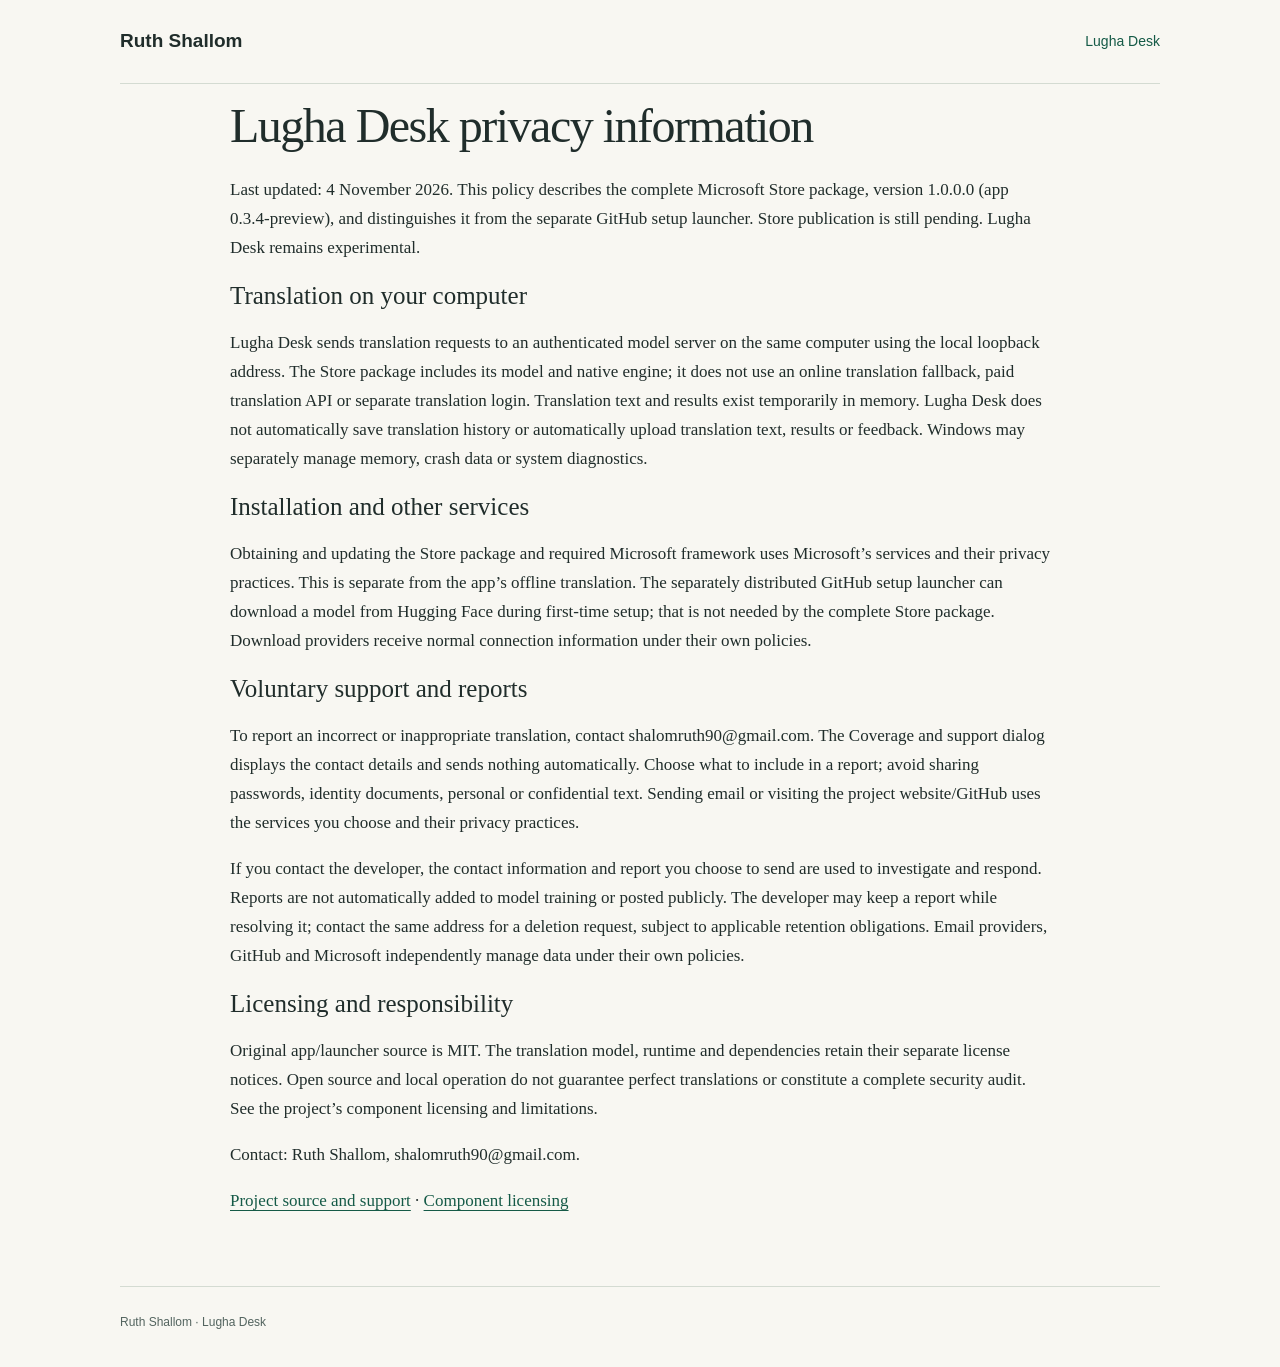
==== lugha-desk-privacy.html @ 3e7ccf1c "Prepare Lugha Desk Store privacy information" ====
<!doctype html>
<html lang="en"><head><meta charset="utf-8"><meta name="viewport" content="width=device-width, initial-scale=1">
<title>Lugha Desk privacy information | Ruth Shallom</title>
<meta name="description" content="Privacy information for the complete offline Lugha Desk Microsoft Store package, local translation and voluntary support reports.">
<link rel="stylesheet" href="https://shallom-ruth.github.io/style.css"><link rel="stylesheet" href="https://shallom-ruth.github.io/lugha-desk.css">
<link rel="canonical" href="https://shallom-ruth.github.io/lugha-desk-privacy.html">
</head><body>
<header><a class="name" href="https://shallom-ruth.github.io/">Ruth Shallom</a><nav aria-label="Main navigation"><a href="https://shallom-ruth.github.io/lugha-desk.html">Lugha Desk</a></nav></header>
<main class="article lugha"><article><h1>Lugha Desk privacy information</h1>
<p>Last updated: 4 November 2026. This policy describes the complete Microsoft Store package, version 1.0.0.0 (app 0.3.4-preview), and distinguishes it from the separate GitHub setup launcher. Store publication is still pending. Lugha Desk remains experimental.</p>
<h2>Translation on your computer</h2>
<p>Lugha Desk sends translation requests to an authenticated model server on the same computer using the local loopback address. The Store package includes its model and native engine; it does not use an online translation fallback, paid translation API or separate translation login. Translation text and results exist temporarily in memory. Lugha Desk does not automatically save translation history or automatically upload translation text, results or feedback. Windows may separately manage memory, crash data or system diagnostics.</p>
<h2>Installation and other services</h2>
<p>Obtaining and updating the Store package and required Microsoft framework uses Microsoft’s services and their privacy practices. This is separate from the app’s offline translation. The separately distributed GitHub setup launcher can download a model from Hugging Face during first-time setup; that is not needed by the complete Store package. Download providers receive normal connection information under their own policies.</p>
<h2>Voluntary support and reports</h2>
<p>To report an incorrect or inappropriate translation, contact shalomruth90@gmail.com. The Coverage and support dialog displays the contact details and sends nothing automatically. Choose what to include in a report; avoid sharing passwords, identity documents, personal or confidential text. Sending email or visiting the project website/GitHub uses the services you choose and their privacy practices.</p>
<p>If you contact the developer, the contact information and report you choose to send are used to investigate and respond. Reports are not automatically added to model training or posted publicly. The developer may keep a report while resolving it; contact the same address for a deletion request, subject to applicable retention obligations. Email providers, GitHub and Microsoft independently manage data under their own policies.</p>
<h2>Licensing and responsibility</h2>
<p>Original app/launcher source is MIT. The translation model, runtime and dependencies retain their separate license notices. Open source and local operation do not guarantee perfect translations or constitute a complete security audit. See the project’s component licensing and limitations.</p>
<p>Contact: Ruth Shallom, shalomruth90@gmail.com.</p>
<p><a href="https://github.com/shallom-ruth/lugha-desk">Project source and support</a> · <a href="https://github.com/shallom-ruth/lugha-desk/blob/main/LICENSING.md">Component licensing</a></p>
</article></main><footer>Ruth Shallom · Lugha Desk</footer></body></html>
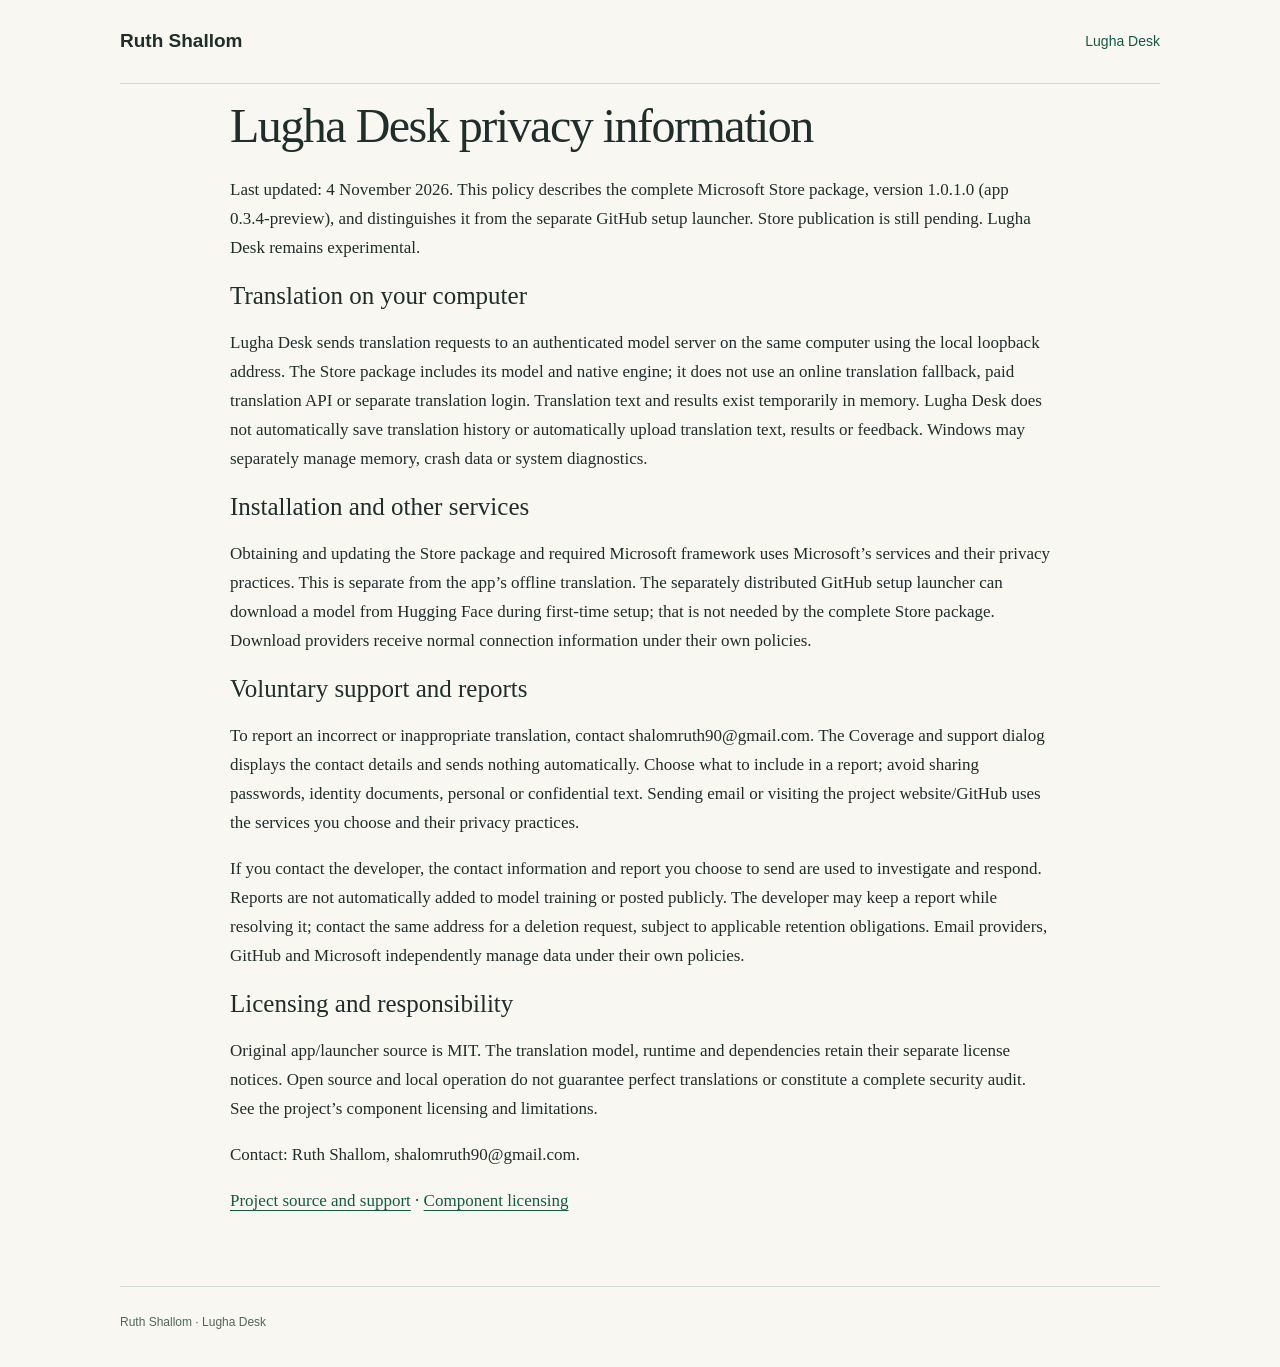
==== commit b7ab8c38: "Align draft privacy policy with Store package 1.0.1.0" ====
--- a/lugha-desk-privacy.html
+++ b/lugha-desk-privacy.html
@@ -7,7 +7,7 @@
 </head><body>
 <header><a class="name" href="https://shallom-ruth.github.io/">Ruth Shallom</a><nav aria-label="Main navigation"><a href="https://shallom-ruth.github.io/lugha-desk.html">Lugha Desk</a></nav></header>
 <main class="article lugha"><article><h1>Lugha Desk privacy information</h1>
-<p>Last updated: 4 November 2026. This policy describes the complete Microsoft Store package, version 1.0.0.0 (app 0.3.4-preview), and distinguishes it from the separate GitHub setup launcher. Store publication is still pending. Lugha Desk remains experimental.</p>
+<p>Last updated: 4 November 2026. This policy describes the complete Microsoft Store package, version 1.0.1.0 (app 0.3.4-preview), and distinguishes it from the separate GitHub setup launcher. Store publication is still pending. Lugha Desk remains experimental.</p>
 <h2>Translation on your computer</h2>
 <p>Lugha Desk sends translation requests to an authenticated model server on the same computer using the local loopback address. The Store package includes its model and native engine; it does not use an online translation fallback, paid translation API or separate translation login. Translation text and results exist temporarily in memory. Lugha Desk does not automatically save translation history or automatically upload translation text, results or feedback. Windows may separately manage memory, crash data or system diagnostics.</p>
 <h2>Installation and other services</h2>
